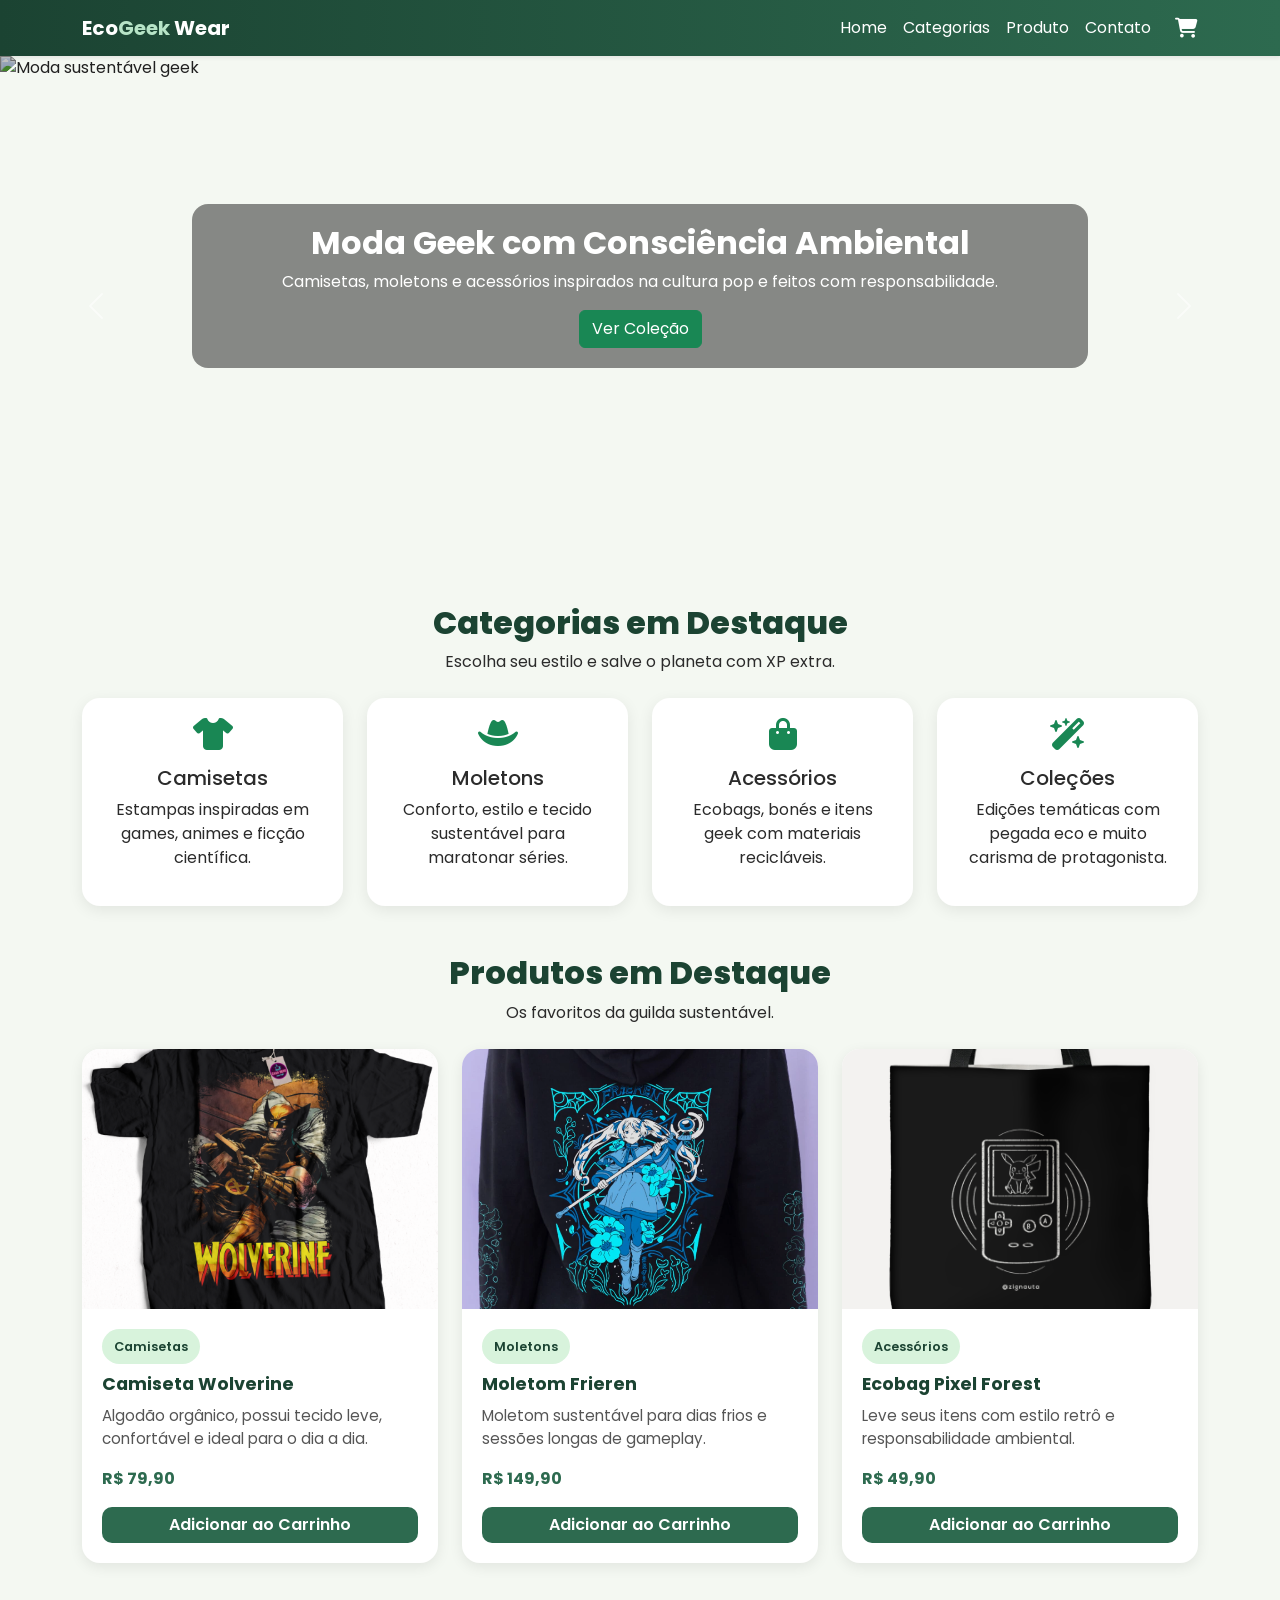
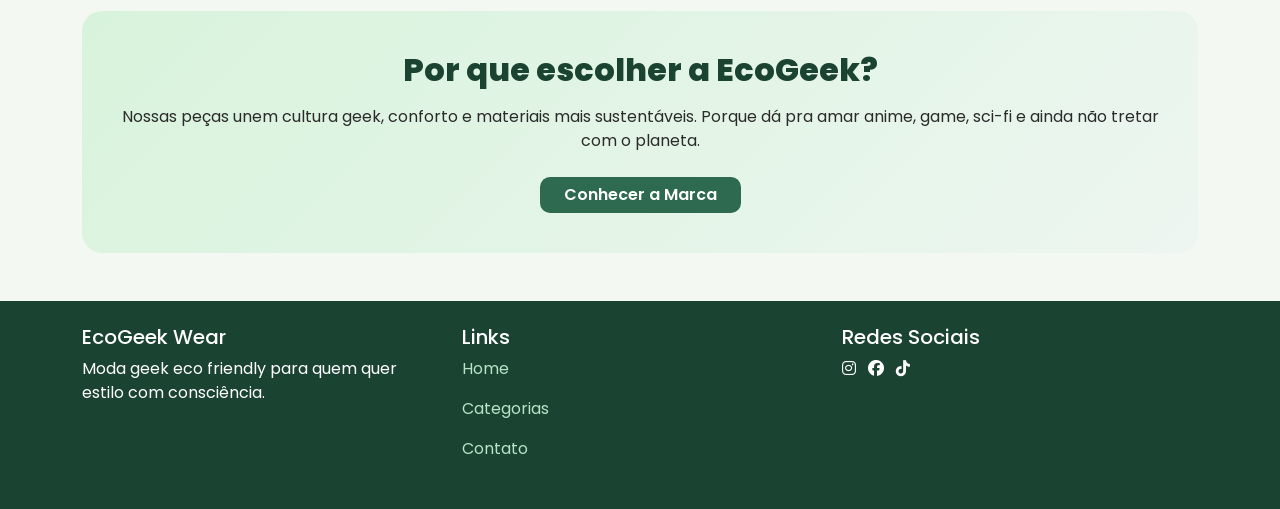
==== index.html @ 8b12f04d "ajustes" ====
<!DOCTYPE html>
<html lang="pt-BR">
<head>
  <meta charset="UTF-8">
  <meta name="viewport" content="width=device-width, initial-scale=1.0">
  <title>EcoGeek Wear | Moda Geek Sustentável</title>

  <link href="https://cdn.jsdelivr.net/npm/bootstrap@5.3.3/dist/css/bootstrap.min.css" rel="stylesheet">

  <link rel="preconnect" href="https://fonts.googleapis.com">
  <link rel="preconnect" href="https://fonts.gstatic.com" crossorigin>
  <link href="https://fonts.googleapis.com/css2?family=Poppins:wght@300;400;600;700;800&display=swap" rel="stylesheet">

  <link rel="stylesheet" href="https://cdnjs.cloudflare.com/ajax/libs/font-awesome/6.5.1/css/all.min.css">
  <link rel="stylesheet" href="/css/style.css">
  <link rel="stylesheet" href="/css/global.css">
</head>
<body>

  <nav class="navbar navbar-expand-lg shadow-sm">
    <div class="container">
      <a class="navbar-brand fw-bold" href="index.html">
        Eco<span>Geek</span> Wear
      </a>

      <button class="navbar-toggler bg-light" type="button" data-bs-toggle="collapse" data-bs-target="#menuNavbar">
        <span class="navbar-toggler-icon"></span>
      </button>

      <div class="collapse navbar-collapse" id="menuNavbar">
        <ul class="navbar-nav ms-auto me-3">
          <li class="nav-item"><a class="nav-link" href="index.html">Home</a></li>
          <li class="nav-item"><a class="nav-link" href="./pages/categorias.html">Categorias</a></li>
          <li class="nav-item"><a class="nav-link" href="./pages/produto.html">Produto</a></li>
          <li class="nav-item"><a class="nav-link" href="./pages/contato.html">Contato</a></li>
        </ul>
        <a href="#" class="cart-icon fs-5 text-decoration-none">
          <i class="fa-solid fa-cart-shopping"></i>
        </a>
      </div>
    </div>
  </nav>

  <div id="carouselEcoGeek" class="carousel slide" data-bs-ride="carousel">
    <div class="carousel-inner">
      <div class="carousel-item active">
        <img src="https://images.unsplash.com/photo-1521572267360-ee0c2909d518?auto=format&fit=crop&w=1400&q=80" class="d-block w-100" alt="Moda sustentável geek">
        <div class="carousel-caption d-flex flex-column justify-content-center h-100">
          <div class="hero-text">
            <h2 class="fw-bold">Moda Geek com Consciência Ambiental</h2>
            <p>Camisetas, moletons e acessórios inspirados na cultura pop e feitos com responsabilidade.</p>
            <a href="/pages/categorias.html" class="btn btn-success">Ver Coleção</a>
          </div>
        </div>
      </div>

      <div class="carousel-item">
        <img src="https://images.unsplash.com/photo-1503342217505-b0a15ec3261c?auto=format&fit=crop&w=1400&q=80" class="d-block w-100" alt="Camisetas geek ecológicas">
        <div class="carousel-caption d-flex flex-column justify-content-center h-100">
          <div class="hero-text">
            <h2 class="fw-bold">Estilo Nerd, Pegada Verde</h2>
            <p>Peças produzidas com algodão orgânico e estampas criativas para quem ama cultura geek.</p>
            <a href="/pages/categorias.html" class="btn btn-success">Comprar Agora</a>
          </div>
        </div>
      </div>

      <div class="carousel-item">
        <img src="https://images.unsplash.com/photo-1483985988355-763728e1935b?auto=format&fit=crop&w=1400&q=80" class="d-block w-100" alt="Roupas eco friendly">
        <div class="carousel-caption d-flex flex-column justify-content-center h-100">
          <div class="hero-text">
            <h2 class="fw-bold">Coleção Pixel Nature</h2>
            <p>Vista seu lado geek sem deixar o planeta no modo difícil.</p>
            <a href="/pages/categorias.html" class="btn btn-success">Explorar</a>
          </div>
        </div>
      </div>
    </div>

    <button class="carousel-control-prev" type="button" data-bs-target="#carouselEcoGeek" data-bs-slide="prev">
      <span class="carousel-control-prev-icon"></span>
    </button>

    <button class="carousel-control-next" type="button" data-bs-target="#carouselEcoGeek" data-bs-slide="next">
      <span class="carousel-control-next-icon"></span>
    </button>
  </div>

  <section class="container py-5">
    <div class="text-center mb-4">
      <h2 class="section-title">Categorias em Destaque</h2>
      <p>Escolha seu estilo e salve o planeta com XP extra.</p>
    </div>

    <div class="row g-4">
      <div class="col-md-3 col-sm-6">
        <div class="category-box">
          <i class="fa-solid fa-shirt fa-2x mb-3 text-success"></i>
          <h5>Camisetas</h5>
          <p>Estampas inspiradas em games, animes e ficção científica.</p>
        </div>
      </div>

      <div class="col-md-3 col-sm-6">
        <div class="category-box">
          <i class="fa-solid fa-hat-cowboy fa-2x mb-3 text-success"></i>
          <h5>Moletons</h5>
          <p>Conforto, estilo e tecido sustentável para maratonar séries.</p>
        </div>
      </div>

      <div class="col-md-3 col-sm-6">
        <div class="category-box">
          <i class="fa-solid fa-bag-shopping fa-2x mb-3 text-success"></i>
          <h5>Acessórios</h5>
          <p>Ecobags, bonés e itens geek com materiais recicláveis.</p>
        </div>
      </div>

      <div class="col-md-3 col-sm-6">
        <div class="category-box">
          <i class="fa-solid fa-wand-magic-sparkles fa-2x mb-3 text-success"></i>
          <h5>Coleções</h5>
          <p>Edições temáticas com pegada eco e muito carisma de protagonista.</p>
        </div>
      </div>
    </div>
  </section>

  <section class="container pb-5">
    <div class="text-center mb-4">
      <h2 class="section-title">Produtos em Destaque</h2>
      <p>Os favoritos da guilda sustentável.</p>
    </div>

    <div class="products-grid">
      <div class="product-card">
        <img src="/img/heroi.webp" alt="Camiseta geek sustentável">
        <div class="product-info">
          <span class="badge-eco">Camisetas</span>
          <h5 class="product-title">Camiseta Wolverine</h5>
          <p class="product-text">Algodão orgânico, possui tecido leve, confortável e ideal para o dia a dia.</p>
          <p class="price">R$ 79,90</p>
          <a href="#" class="btn btn-eco w-100">Adicionar ao Carrinho</a>
        </div>
      </div>

      <div class="product-card">
        <img src="/img/moletom.webp" alt="Moletom ecológico geek">
        <div class="product-info">
          <span class="badge-eco">Moletons</span>
          <h5 class="product-title">Moletom Frieren</h5>
          <p class="product-text">Moletom sustentável para dias frios e sessões longas de gameplay.</p>
          <p class="price">R$ 149,90</p>
          <a href="#" class="btn btn-eco w-100">Adicionar ao Carrinho</a>
        </div>
      </div>

      <div class="product-card">
        <img src="/img/eco.png" alt="Ecobag geek">
        <div class="product-info">
          <span class="badge-eco">Acessórios</span>
          <h5 class="product-title">Ecobag Pixel Forest</h5>
          <p class="product-text">Leve seus itens com estilo retrô e responsabilidade ambiental.</p>
          <p class="price">R$ 49,90</p>
          <a href="#" class="btn btn-eco w-100">Adicionar ao Carrinho</a>
        </div>
      </div>
    </div>
  </section>

  <section class="container pb-5">
    <div class="highlight text-center">
      <h2 class="section-title">Por que escolher a EcoGeek?</h2>
      <p class="mt-3 mb-4">
        Nossas peças unem cultura geek, conforto e materiais mais sustentáveis.
        Porque dá pra amar anime, game, sci-fi e ainda não tretar com o planeta.
      </p>
      <a href="#" class="btn btn-eco px-4">Conhecer a Marca</a>
    </div>
  </section>

  <footer class="pt-4 pb-3">
    <div class="container">
      <div class="row text-center text-md-start">
        <div class="col-md-4 mb-3">
          <h5>EcoGeek Wear</h5>
          <p>Moda geek eco friendly para quem quer estilo com consciência.</p>
        </div>

        <div class="col-md-4 mb-3">
          <h5>Links</h5>
          <p><a href="index.html">Home</a></p>
          <p><a href="categorias.html">Categorias</a></p>
          <p><a href="#">Contato</a></p>
        </div>

        <div class="col-md-4 mb-3">
          <h5>Redes Sociais</h5>
          <p>
            <i class="fa-brands fa-instagram me-2"></i>
            <i class="fa-brands fa-facebook me-2"></i>
            <i class="fa-brands fa-tiktok"></i>
          </p>
        </div>
      </div>


    </div>
  </footer>

  <script src="https://cdn.jsdelivr.net/npm/bootstrap@5.3.3/dist/js/bootstrap.bundle.min.js"></script>
</body>
</html>
---- css/style.css ----
.hero-text {
  background: rgba(0, 0, 0, 0.45);
  padding: 20px;
  border-radius: 16px;
  display: inline-block;
}

.carousel-item img {
  height: 500px;
  object-fit: cover;
  filter: brightness(0.75);
}

.category-box {
  background-color: white;
  border-radius: 18px;
  padding: 20px;
  text-align: center;
  box-shadow: 0 4px 15px rgba(0,0,0,0.08);
  transition: 0.3s;
  height: 100%;
}

.category-box:hover {
  transform: translateY(-5px);
}

.highlight {
  background: linear-gradient(135deg, #d8f3dc, #edf6f0);
  border-radius: 20px;
  padding: 40px 20px;
}


.page-banner {
  background: linear-gradient(rgba(27, 67, 50, 0.80), rgba(45, 106, 79, 0.80));
  color: white;
  padding: 70px 0;
  text-align: center;
}

.page-banner h1 {
  font-weight: 800;
  margin-bottom: 10px;
}
---- css/global.css ----
body {
  font-family: 'Poppins', sans-serif;
  background-color: #f4f8f2;
  color: #2b2b2b;
  margin: 0;
  padding: 0;
}

/*NAVBAR*/
.navbar {
  background: linear-gradient(90deg, #1b4332, #2d6a4f);
}

.navbar-brand,
.nav-link,
.cart-icon {
  color: #fff !important;
}

.navbar-brand span {
  color: #b7e4c7;
}

/*TEXTOS E TÍTULOS*/
.section-title {
  font-weight: 800;
  color: #1b4332;
}

.price {
  color: #2d6a4f;
  font-weight: 700;
}

.product-text {
  font-size: 0.95rem;
  color: #555;
}

/*BOTÕES*/
.btn-eco {
  background-color: #2d6a4f;
  color: white;
  border: none;
  border-radius: 10px;
  font-weight: 600;
}

.btn-eco:hover {
  background-color: #1b4332;
  color: white;
}

.btn-outline-eco {
  border: 1px solid #2d6a4f;
  color: #2d6a4f;
  border-radius: 10px;
  font-weight: 600;
}

.btn-outline-eco:hover {
  background-color: #2d6a4f;
  color: white;
}

/*FOOTER*/
footer {
  background-color: #1b4332;
  color: white;
}

footer a {
  color: #b7e4c7;
  text-decoration: none;
}

footer a:hover {
  color: white;
}

/*PRODUTOS / GRID*/
.products-grid {
  display: grid;
  grid-template-columns: repeat(3, 1fr);
  gap: 24px;
}

.product-card {
  background-color: white;
  border-radius: 18px;
  overflow: hidden;
  box-shadow: 0 4px 14px rgba(0,0,0,0.08);
  transition: 0.3s;
  height: 100%;
}

.product-card:hover {
  transform: translateY(-6px);
}

.product-card img {
  width: 100%;
  height: 260px;
  object-fit: cover;
}

.product-info {
  padding: 20px;
}

.product-title {
  font-weight: 700;
  color: #1b4332;
  font-size: 1.1rem;
  margin-bottom: 10px;
}

.badge-eco {
  background-color: #d8f3dc;
  color: #1b4332;
  font-weight: 600;
  border-radius: 999px;
  padding: 8px 12px;
  font-size: 0.8rem;
  display: inline-block;
  margin-bottom: 10px;
}

/*DETALHES DO PRODUTO*/
.product-detail-box,
.contact-info-box,
.contact-form-box {
  background-color: white;
  border-radius: 18px;
  box-shadow: 0 4px 14px rgba(0,0,0,0.08);
}

.product-detail-box {
  padding: 30px;
}

.product-detail-grid {
  display: grid;
  grid-template-columns: 1fr 1fr;
  gap: 32px;
  align-items: center;
}

.product-detail-image img {
  width: 100%;
  border-radius: 18px;
  object-fit: cover;
}

.detail-price {
  font-size: 1.8rem;
  margin: 15px 0;
}

.product-specs {
  padding-left: 18px;
  margin: 20px 0;
  color: #444;
}

.product-specs li {
  margin-bottom: 8px;
}

/*RESPONSIVIDADE*/
@media (max-width: 992px) {
  .products-grid {
    grid-template-columns: repeat(2, 1fr);
  }

  .filters-box {
    position: static;
  }

  .product-detail-grid,
  .contact-grid {
    grid-template-columns: 1fr;
  }
}

@media (max-width: 768px) {
  .carousel-item img {
    height: 320px;
  }

  .hero-text h2 {
    font-size: 1.5rem;
  }
}

@media (max-width: 576px) {
  .products-grid {
    grid-template-columns: 1fr;
  }
}
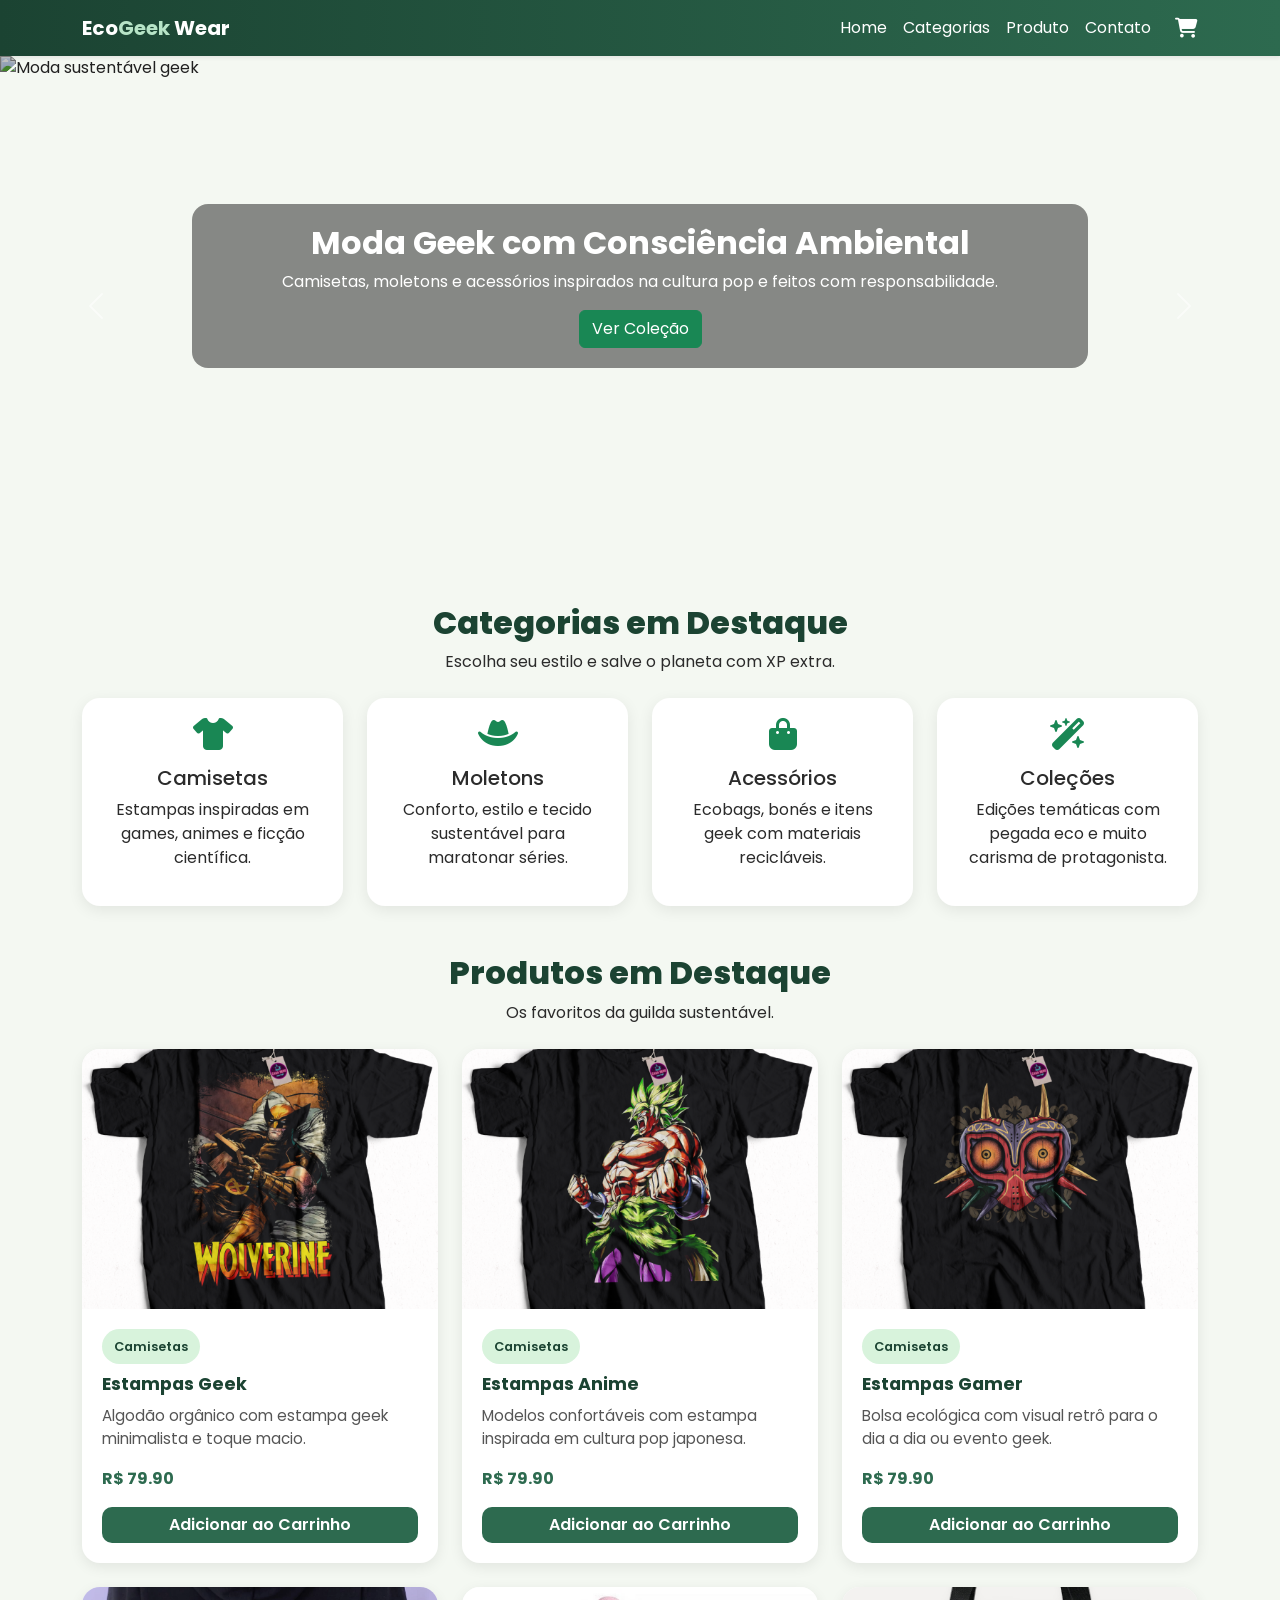
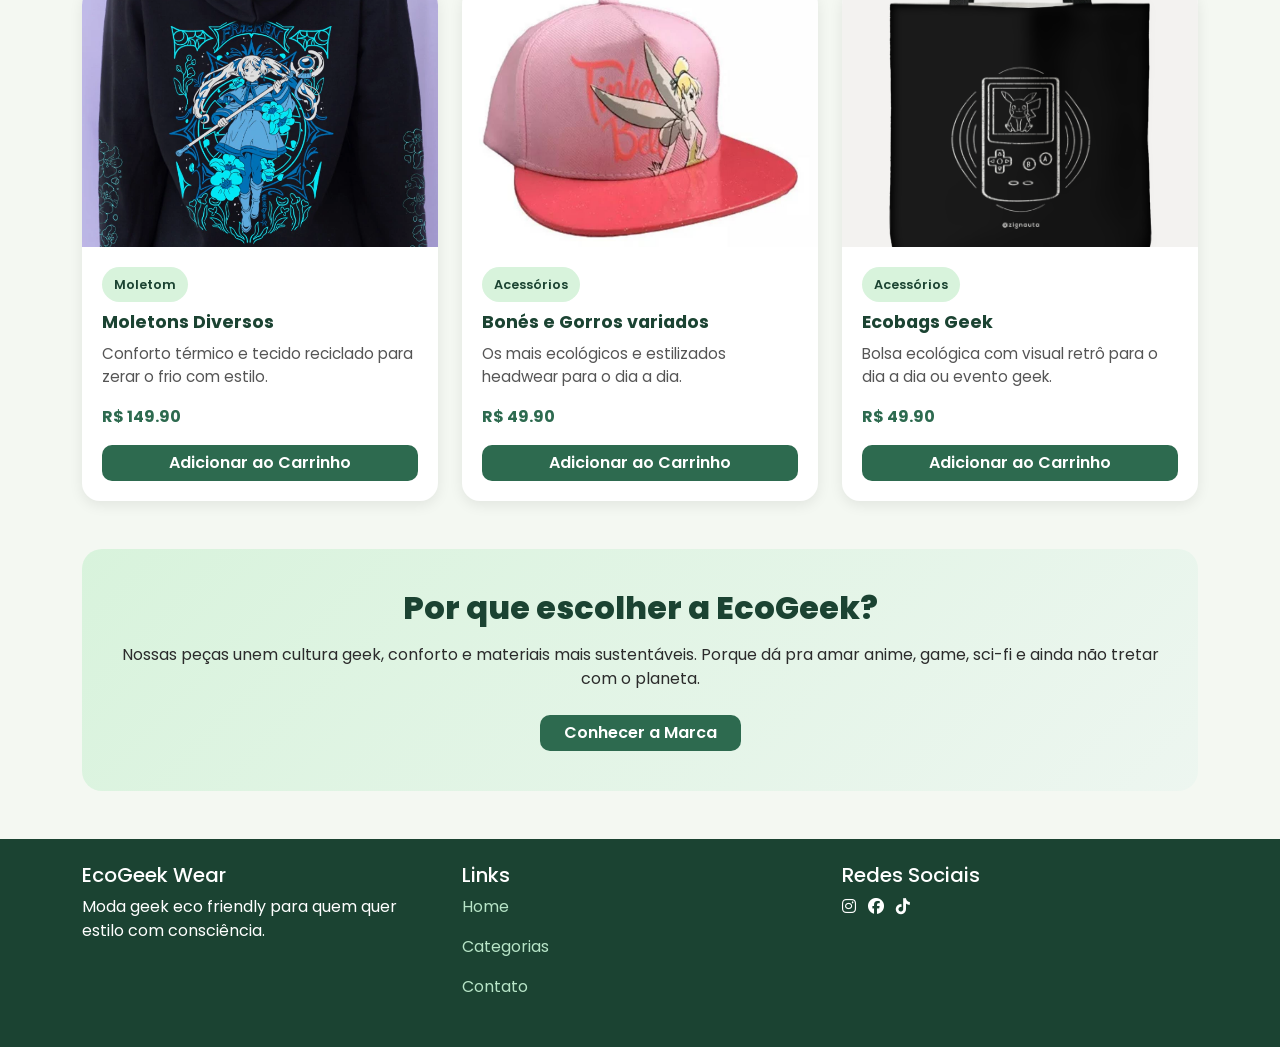
==== commit 5f7367c4: "Add product listing and cart functionality with new pages and scripts" ====
--- a/index.html
+++ b/index.html
@@ -34,7 +34,7 @@
           <li class="nav-item"><a class="nav-link" href="./pages/produto.html">Produto</a></li>
           <li class="nav-item"><a class="nav-link" href="./pages/contato.html">Contato</a></li>
         </ul>
-        <a href="#" class="cart-icon fs-5 text-decoration-none">
+        <a href="./pages/carrinho.html" class="cart-icon fs-5 text-decoration-none">
           <i class="fa-solid fa-cart-shopping"></i>
         </a>
       </div>
@@ -133,40 +133,7 @@
       <p>Os favoritos da guilda sustentável.</p>
     </div>
 
-    <div class="products-grid">
-      <div class="product-card">
-        <img src="/img/heroi.webp" alt="Camiseta geek sustentável">
-        <div class="product-info">
-          <span class="badge-eco">Camisetas</span>
-          <h5 class="product-title">Camiseta Wolverine</h5>
-          <p class="product-text">Algodão orgânico, possui tecido leve, confortável e ideal para o dia a dia.</p>
-          <p class="price">R$ 79,90</p>
-          <a href="#" class="btn btn-eco w-100">Adicionar ao Carrinho</a>
-        </div>
-      </div>
-
-      <div class="product-card">
-        <img src="/img/moletom.webp" alt="Moletom ecológico geek">
-        <div class="product-info">
-          <span class="badge-eco">Moletons</span>
-          <h5 class="product-title">Moletom Frieren</h5>
-          <p class="product-text">Moletom sustentável para dias frios e sessões longas de gameplay.</p>
-          <p class="price">R$ 149,90</p>
-          <a href="#" class="btn btn-eco w-100">Adicionar ao Carrinho</a>
-        </div>
-      </div>
-
-      <div class="product-card">
-        <img src="/img/eco.png" alt="Ecobag geek">
-        <div class="product-info">
-          <span class="badge-eco">Acessórios</span>
-          <h5 class="product-title">Ecobag Pixel Forest</h5>
-          <p class="product-text">Leve seus itens com estilo retrô e responsabilidade ambiental.</p>
-          <p class="price">R$ 49,90</p>
-          <a href="#" class="btn btn-eco w-100">Adicionar ao Carrinho</a>
-        </div>
-      </div>
-    </div>
+   <div class="products-grid" id="lista-produtos"></div>
   </section>
 
   <section class="container pb-5">
@@ -210,5 +177,7 @@
   </footer>
 
   <script src="https://cdn.jsdelivr.net/npm/bootstrap@5.3.3/dist/js/bootstrap.bundle.min.js"></script>
+  <script src="js/index.js"></script>
+  <script src="js/carrinho.js"></script>
 </body>
 </html>
--- a/css/global.css
+++ b/css/global.css
@@ -19,6 +19,21 @@
 
 .navbar-brand span {
   color: #b7e4c7;
+}
+
+
+/*BANNER INTERNO*/
+
+.page-banner {
+  background: linear-gradient(#1b4332, #2d6a4f);
+  color: white;
+  padding: 70px 0;
+  text-align: center;
+}
+
+.page-banner h1 {
+  font-weight: 800;
+  margin-bottom: 10px;
 }
 
 /*TEXTOS E TÍTULOS*/
